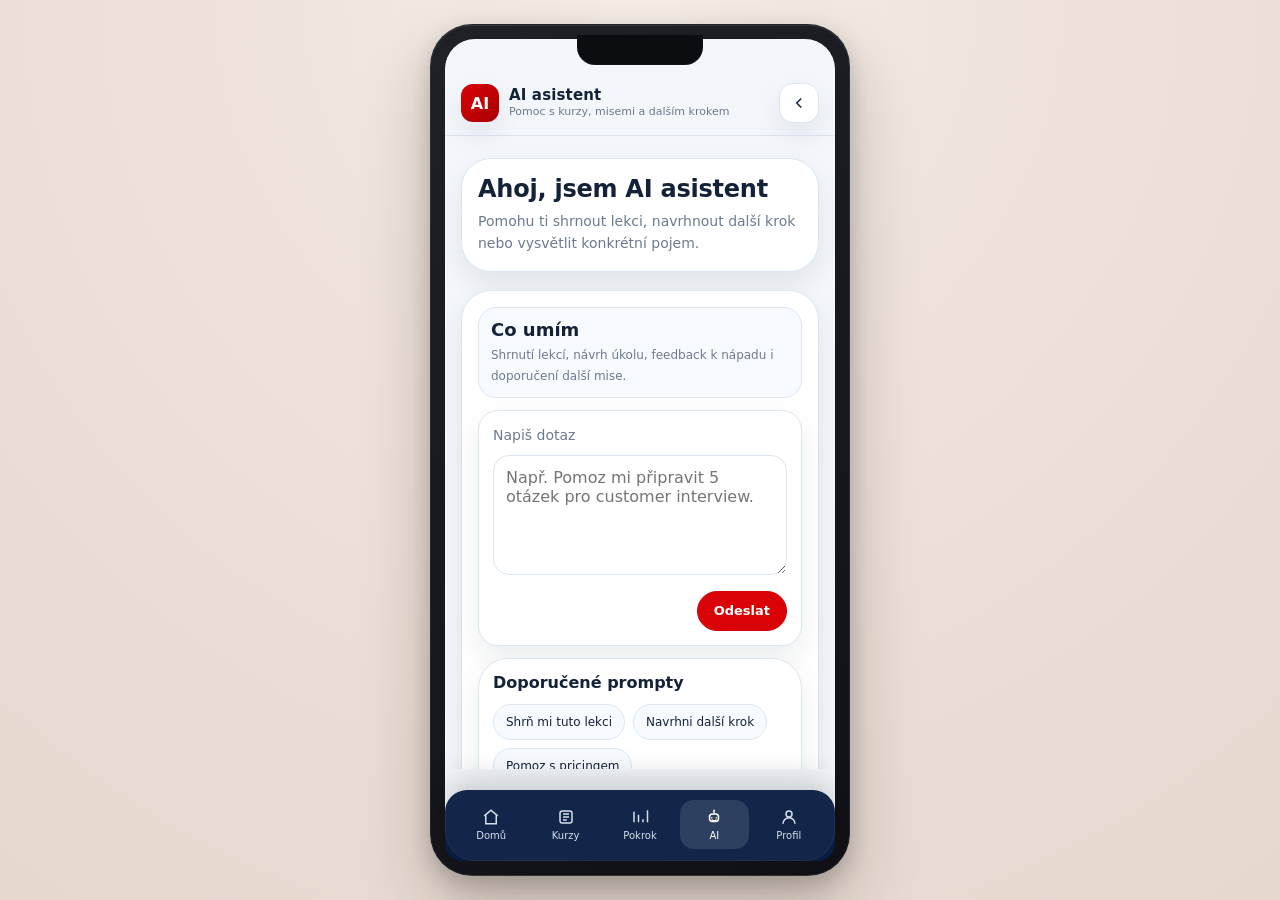
==== assistant.html @ a98bc10c "Remove old styles and add new assistant page with functionality for AI assistance, including UI upda" ====
<!DOCTYPE html>
<html lang="cs">
<head>
  <meta charset="UTF-8" />
  <meta name="viewport" content="width=device-width, initial-scale=1.0" />
  <title>AI asistent</title>
  <link rel="stylesheet" href="styles.css" />
</head>
<body>
  <div class="phone">
    <div class="app assistant-page">
      <header class="topbar">
        <div class="topbar-row">
          <div class="brand">
            <div class="brand-mark">AI</div>
            <div class="brand-title">
              <strong>AI asistent</strong>
              <span>Pomoc s kurzy, misemi a dalším krokem</span>
            </div>
          </div>

          <a class="icon-btn" href="courses.html" aria-label="Zpět">
            <svg viewBox="0 0 24 24" width="18" height="18" fill="none" stroke="currentColor" stroke-width="2">
              <path d="M15 18l-6-6 6-6"></path>
            </svg>
          </a>
        </div>
      </header>

      <main class="content">
        <section class="panel" style="padding:16px;">
          <h1 class="section-title">Ahoj, jsem AI asistent</h1>
          <p class="subtext">Pomohu ti shrnout lekci, navrhnout další krok nebo vysvětlit konkrétní pojem.</p>
        </section>

        <section class="panel" style="padding:16px; display:grid; gap:12px;">
          <div class="metric">
            <strong>Co umím</strong>
            <span>Shrnutí lekcí, návrh úkolu, feedback k nápadu i doporučení další mise.</span>
          </div>

          <div class="panel" style="padding:14px; border-radius:20px;">
            <label for="assistantPrompt" class="subtext">Napiš dotaz</label>
            <textarea id="assistantPrompt" class="assistant-input" placeholder="Např. Pomoz mi připravit 5 otázek pro customer interview."></textarea>
            <div style="display:flex; justify-content:flex-end; margin-top:12px;">
              <button class="action primary-red" type="button">Odeslat</button>
            </div>
          </div>

          <div class="panel" style="padding:14px;">
            <strong>Doporučené prompty</strong>
            <div class="assistant-chips">
              <button class="chip" type="button">Shrň mi tuto lekci</button>
              <button class="chip" type="button">Navrhni další krok</button>
              <button class="chip" type="button">Pomoz s pricingem</button>
              <button class="chip" type="button">Zlepši value proposition</button>
            </div>
          </div>
        </section>
      </main>

      <nav class="bottom-nav" data-bottom-nav>
        <a href="index.html"><svg viewBox="0 0 24 24" fill="none" stroke="currentColor" stroke-width="2"><path d="M3 10.5L12 3l9 7.5"></path><path d="M5 9.5V21h14V9.5"></path></svg><span>Domů</span></a>
        <a href="courses.html"><svg viewBox="0 0 24 24" fill="none" stroke="currentColor" stroke-width="2"><rect x="4" y="4" width="16" height="16" rx="3"></rect><path d="M8 8h8M8 12h8M8 16h5"></path></svg><span>Kurzy</span></a>
        <a href="progress.html"><svg viewBox="0 0 24 24" fill="none" stroke="currentColor" stroke-width="2"><path d="M4 19V5"></path><path d="M10 19V9"></path><path d="M16 19v-4"></path><path d="M22 19V3"></path></svg><span>Pokrok</span></a>
        <a href="assistant.html" class="active"><svg viewBox="0 0 24 24" width="18" height="18" fill="none" stroke="currentColor" stroke-width="2" stroke-linecap="round" stroke-linejoin="round"><path d="M12 3v3"></path><rect x="6" y="8" width="12" height="10" rx="4"></rect><path d="M9 13h.01"></path><path d="M15 13h.01"></path><path d="M9.5 16c.7.67 1.52 1 2.5 1s1.8-.33 2.5-1"></path></svg><span>AI</span></a>
        <a href="profile.html"><svg viewBox="0 0 24 24" fill="none" stroke="currentColor" stroke-width="2"><path d="M20 21a8 8 0 1 0-16 0"></path><circle cx="12" cy="8" r="4"></circle></svg><span>Profil</span></a>
      </nav>
    </div>
  </div>

  <script src="script.js"></script>
</body>
</html>
---- styles.css ----
:root{
  --bg:#f3f6fa;
  --surface:#ffffff;
  --surface-2:#f7fbff;
  --line:#dbe6f1;
  --text:#132238;
  --muted:#6c7b8f;
  --blue:#0d6efd;
  --blue-soft:#e0eefc;
  --accent:#d90206;
  --accent-dark:#a70105;
  --accent-soft:#fde0e1;
  --green:#2f9a67;
  --gold:#d8a100;
  --shadow:0 12px 28px rgba(19,34,56,.08);
  --radius:22px;
  --radius-lg:28px;
  font-family:Inter,system-ui,sans-serif;
}

*{box-sizing:border-box}

html,body{
  margin:0;
  padding:0;
  min-height:100%;
  color:var(--text);
  font-family:Inter,system-ui,sans-serif;
  background:radial-gradient(circle at top, #f7efe8 0%, #efe4dc 32%, #e6d7cf 100%);
}

body{
  min-height:100vh;
  display:flex;
  align-items:center;
  justify-content:center;
  padding:24px 12px;
}

a{text-decoration:none;color:inherit}
button,input,textarea{font:inherit}
img,svg{display:block;max-width:100%}

.phone{
  width:min(100%, 420px);
  height:min(874px, calc(100vh - 48px));
  max-height:874px;
  margin:0 auto;
  padding:14px;
  position:relative;
  overflow:hidden;
  border-radius:42px;
  background:linear-gradient(145deg, #1f2127 0%, #0f1116 100%);
  border:1px solid rgba(255,255,255,.08);
  box-shadow:
    0 30px 70px rgba(22,18,15,.22),
    0 10px 22px rgba(0,0,0,.18),
    inset 0 1px 0 rgba(255,255,255,.08);
}

.phone::before{
  content:"";
  position:absolute;
  top:10px;
  left:50%;
  transform:translateX(-50%);
  width:126px;
  height:30px;
  background:#0b0d11;
  border-radius:0 0 18px 18px;
  z-index:30;
  box-shadow:inset 0 -1px 0 rgba(255,255,255,.04);
}

.phone::after{
  content:"";
  position:absolute;
  inset:14px;
  border-radius:30px;
  pointer-events:none;
  box-shadow:inset 0 0 0 1px rgba(255,255,255,.05);
  z-index:29;
}

.app{
  height:100%;
  display:flex;
  flex-direction:column;
  padding-top:34px;
  padding-bottom:92px;
  background:var(--bg);
  border-radius:30px;
  overflow:hidden;
}

.topbar{
  position:sticky;
  top:0;
  z-index:20;
  padding:10px 16px 12px;
  background:rgba(243,246,250,.94);
  backdrop-filter:blur(16px);
  border-bottom:1px solid var(--line);
}

.topbar-row{
  display:flex;
  align-items:center;
  justify-content:space-between;
  gap:10px;
}

.brand{
  display:flex;
  align-items:center;
  gap:10px;
  min-width:0;
}

.brand-mark{
  width:38px;
  height:38px;
  border-radius:12px;
  background:linear-gradient(135deg,var(--accent),var(--accent-dark));
  display:grid;
  place-items:center;
  color:#fff;
  box-shadow:var(--shadow);
  flex:0 0 auto;
  font-weight:800;
}

.brand-title{
  display:flex;
  flex-direction:column;
  line-height:1.05;
  min-width:0;
}

.brand-title strong{
  font-size:15px;
  font-weight:800;
  letter-spacing:.01em;
}

.brand-title span{
  font-size:11px;
  color:var(--muted);
  margin-top:2px;
  white-space:nowrap;
  overflow:hidden;
  text-overflow:ellipsis;
}

.icon-btn{
  width:40px;
  height:40px;
  border:0;
  border-radius:14px;
  background:var(--surface);
  border:1px solid var(--line);
  display:grid;
  place-items:center;
  color:var(--text);
  box-shadow:var(--shadow);
  flex:0 0 auto;
}

.assistant-btn{
  background:linear-gradient(135deg,#fff6f6,#ffe9ea);
  border:1px solid #f3c9cc;
  color:var(--accent-dark);
}

.assistant-btn:hover{
  background:linear-gradient(135deg,#ffecee,#ffdfe2);
}

.assistant-btn svg{
  width:18px;
  height:18px;
}

.content{
  flex:1;
  min-height:0;
  overflow:auto;
  display:grid;
  gap:18px;
  padding:22px 16px 0;
  -webkit-overflow-scrolling:touch;
  scrollbar-width:none;
}

.content::-webkit-scrollbar{
  width:0;
  height:0;
}

.course-page .content{
  padding-top:28px;
}

.section-title{
  margin:0;
  font-size:24px;
  line-height:1.18;
  font-weight:800;
  letter-spacing:-0.01em;
  overflow-wrap:anywhere;
}

.subtext{
  margin:8px 0 0;
  color:var(--muted);
  font-size:14px;
  line-height:1.55;
}

.hero-card,
.panel,
.course-card,
.quiz-card,
.leader-card,
.profile-card{
  background:var(--surface);
  border:1px solid var(--line);
  border-radius:30px;
  box-shadow:var(--shadow);
}

.hero-card{
  padding:20px;
  display:grid;
  gap:14px;
  position:relative;
  overflow:hidden;
}

.hero-top{
  display:grid;
  grid-template-columns:minmax(0, 1fr) auto;
  align-items:start;
  gap:14px;
}

.hero-top > div{
  min-width:0;
  padding-right:4px;
}

.progress-pill{
  font-size:12px;
  font-weight:700;
  color:var(--accent-dark);
  background:var(--accent-soft);
  padding:7px 11px;
  border-radius:999px;
  white-space:nowrap;
  align-self:start;
}

.hero-grid{
  display:grid;
  grid-template-columns:1fr 1fr;
  gap:10px;
}

.metric{
  background:var(--surface-2);
  border:1px solid var(--line);
  border-radius:18px;
  padding:12px;
  min-width:0;
}

.metric strong{
  display:block;
  font-size:18px;
  line-height:1.15;
  font-weight:800;
  margin-bottom:4px;
}

.metric span{
  font-size:12px;
  color:var(--muted);
  line-height:1.45;
}

.section-head{
  display:flex;
  align-items:end;
  justify-content:space-between;
  gap:10px;
}

.course-list,
.quiz-list,
.side-list{
  display:grid;
  gap:12px;
}

.course-card{
  padding:16px;
  display:grid;
  gap:12px;
}

.course-visual{
  position:relative;
  height:auto;
  aspect-ratio:16/9;
  border-radius:20px;
  background:linear-gradient(135deg,#eef6ff,#dfeeff);
  border:1px solid #d4e3f4;
  overflow:hidden;
  display:grid;
  place-items:center;
}

.course-visual::after{
  content:"";
  position:absolute;
  inset:0;
  background:linear-gradient(180deg, rgba(8,15,30,0) 35%, rgba(8,15,30,.18) 100%);
  pointer-events:none;
}

.course-visual svg{
  width:74px;
  height:74px;
  opacity:.96;
}

.course-visual img{
  width:100%;
  height:100%;
  object-fit:cover;
  object-position:center;
  display:block;
  transform:scale(1.02);
  transition:transform .28s ease, filter .28s ease;
}

.course-card:hover .course-visual img{
  transform:scale(1.06);
  filter:saturate(1.05) contrast(1.02);
}

.course-card[data-course-id="idea"] .course-visual img{object-position:center 45%;}
.course-card[data-course-id="offer"] .course-visual img{object-position:center center;}
.course-card[data-course-id="marketing"] .course-visual img{object-position:center 42%;}
.course-card[data-course-id="finance"] .course-visual img{object-position:center center;}

.course-card h3{
  margin:0;
  font-size:17px;
  line-height:1.15;
}

.course-row{
  display:flex;
  align-items:center;
  justify-content:space-between;
  gap:10px;
  font-size:12px;
  color:var(--muted);
}

.badge{
  display:inline-flex;
  align-items:center;
  padding:5px 9px;
  border-radius:999px;
  background:var(--blue-soft);
  color:#1455a3;
  font-weight:700;
  font-size:12px;
}

.badge.gold{
  background:#fff1c3;
  color:#8b6400;
}

.badge.green{
  background:#dff5e9;
  color:#167245;
}

.badge.red{
  background:var(--accent-soft);
  color:var(--accent-dark);
}

.stats{
  display:grid;
  grid-template-columns:repeat(auto-fit, minmax(100px, 1fr));
  gap:10px;
  padding:0;
}

.profile-card{
  overflow:hidden;
  padding-bottom:4px;
}

.profile-header{
  padding:20px 18px 14px;
  display:grid;
  grid-template-columns:72px minmax(0, 1fr);
  align-items:center;
  gap:14px;
}

.profile-header > div:last-child{
  min-width:0;
}

.avatar{
  width:72px;
  height:72px;
  border-radius:22px;
  background:linear-gradient(135deg,#dfeeff,#b9d7ff);
  display:grid;
  place-items:center;
  color:#0b4fa1;
  font-weight:900;
  font-size:22px;
  overflow:hidden;
  border:1px solid #cfe0f3;
  box-shadow:var(--shadow);
}

.profile-name{
  margin:0;
  font-size:24px;
  line-height:1.12;
  font-weight:800;
  overflow-wrap:anywhere;
}

.profile-sub{
  margin:6px 0 0;
  color:var(--muted);
  font-size:14px;
  line-height:1.5;
}

.profile-stats{
  padding:0 18px 18px;
  grid-template-columns:repeat(3, minmax(0, 1fr));
  gap:12px;
}

.stat{
  background:var(--surface-2);
  border:1px solid var(--line);
  border-radius:20px;
  padding:14px;
  min-width:0;
}

.stat strong{
  display:block;
  font-size:21px;
  line-height:1.1;
  font-weight:800;
  margin-bottom:5px;
}

.stat span{
  display:block;
  color:var(--muted);
  font-size:11px;
  line-height:1.4;
}

.action{
  display:inline-flex;
  justify-content:center;
  align-items:center;
  min-height:40px;
  padding:0 16px;
  border-radius:999px;
  background:var(--surface);
  border:1px solid #8eb4db;
  color:#0d4e99;
  font-weight:800;
  font-size:13px;
  cursor:pointer;
}

.action.primary-red{
  background:var(--accent);
  border-color:var(--accent);
  color:#fff;
}

.action.primary-red:hover{
  background:var(--accent-dark);
  border-color:var(--accent-dark);
}

.assistant-input{
  width:100%;
  min-height:120px;
  margin-top:8px;
  padding:12px;
  border:1px solid var(--line);
  border-radius:16px;
  background:#fff;
  color:var(--text);
  outline:none;
  resize:vertical;
}

.assistant-chips{
  display:flex;
  flex-wrap:wrap;
  gap:8px;
  margin-top:12px;
}

.chip{
  border:1px solid var(--line);
  background:var(--surface-2);
  color:var(--text);
  border-radius:999px;
  padding:10px 12px;
  font-size:12px;
  cursor:pointer;
}

.bottom-nav{
  position:absolute;
  left:14px;
  right:14px;
  bottom:max(14px, env(safe-area-inset-bottom));
  width:auto;
  background:rgba(9,30,66,.96);
  color:#fff;
  border-top-left-radius:22px;
  border-top-right-radius:22px;
  border-bottom-left-radius:18px;
  border-bottom-right-radius:18px;
  padding:10px 12px calc(12px + env(safe-area-inset-bottom));
  display:grid;
  grid-template-columns:repeat(5,1fr);
  gap:6px;
  box-shadow:0 -12px 30px rgba(0,0,0,.16);
  z-index:12;
}

.bottom-nav.nav-pressed{
  transform:translateY(2px);
  transition:transform .16s ease-out;
}

.bottom-nav a{
  display:grid;
  justify-items:center;
  gap:4px;
  font-size:10px;
  color:#d6deea;
  padding:8px 4px;
  border-radius:14px;
}

.bottom-nav a.active{
  background:rgba(255,255,255,.12);
  color:#fff;
}

.bottom-nav a:active{
  background:rgba(255,255,255,.18);
}

.bottom-nav a svg{
  width:18px;
  height:18px;
  transition:transform .18s ease-out;
}

.bottom-nav a:active svg{
  transform:translateY(1px);
}

.hero-card.hero-animate{
  animation:hero-pop .46s cubic-bezier(.16,1,.3,1);
}

@keyframes hero-pop{
  0%{transform:translateY(8px) scale(.97);opacity:0}
  60%{transform:translateY(0) scale(1.01);opacity:1}
  100%{transform:translateY(0) scale(1);opacity:1}
}

@media (max-width:480px){
  html,body{
    background:#f4ece5;
  }

  body{
    padding:0;
    display:block;
  }

  .phone{
    width:100%;
    max-width:100%;
    height:100dvh;
    max-height:none;
    padding:0;
    border-radius:0;
    box-shadow:none;
    border:none;
    background:transparent;
  }

  .phone::before,
  .phone::after{
    display:none;
  }

  .app{
    height:100dvh;
    padding-top:0;
    padding-bottom:88px;
    border-radius:0;
  }

  .topbar{
    padding-top:14px;
  }

  .content{
    gap:16px;
    padding:18px 14px 0;
  }

  .hero-card{
    padding:18px;
  }

  .hero-top{
    grid-template-columns:1fr;
    gap:10px;
  }

  .hero-top > div{
    padding-right:0;
  }

  .progress-pill{
    justify-self:start;
  }

  .section-title{
    font-size:23px;
  }

  .hero-grid{
    grid-template-columns:1fr;
  }

  .stats{
    grid-template-columns:1fr;
  }

  .profile-header{
    grid-template-columns:64px minmax(0, 1fr);
    padding:18px 16px 12px;
    gap:12px;
    align-items:flex-start;
  }

  .avatar{
    width:64px;
    height:64px;
    font-size:20px;
    border-radius:20px;
  }

  .profile-name{
    font-size:22px;
  }

  .profile-sub{
    font-size:13px;
  }

  .profile-stats{
    padding:0 16px 16px;
    grid-template-columns:1fr;
  }

  .bottom-nav{
    left:0;
    right:0;
    width:100%;
    bottom:0;
    border-top-left-radius:22px;
    border-top-right-radius:22px;
    border-bottom-left-radius:0;
    border-bottom-right-radius:0;
  }
}
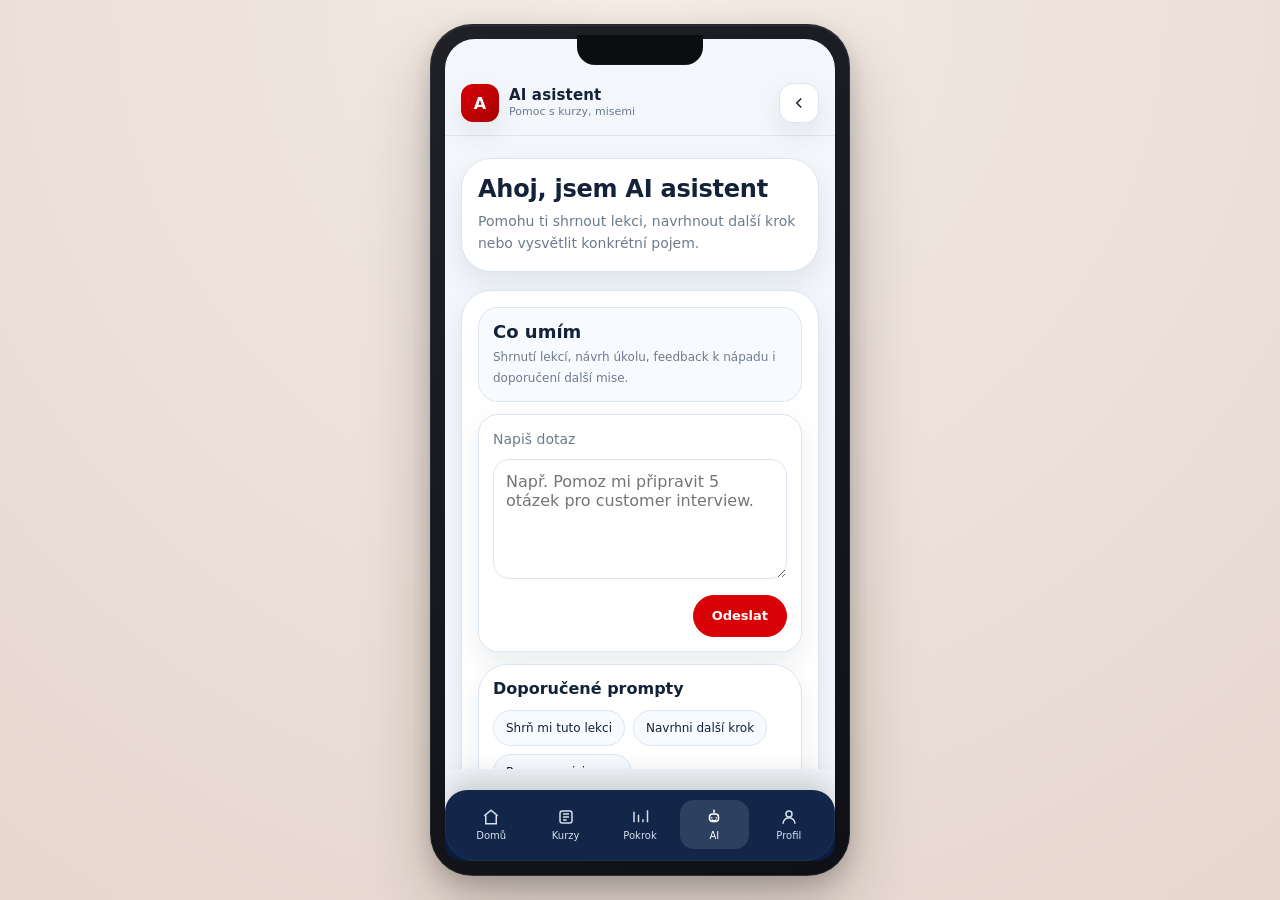
==== commit ffc3b0b3: "Update assistant and progress pages with improved branding, titles, and layout for enhanced user exp" ====
--- a/assistant.html
+++ b/assistant.html
@@ -12,10 +12,10 @@
       <header class="topbar">
         <div class="topbar-row">
           <div class="brand">
-            <div class="brand-mark">AI</div>
+            <div class="brand-mark">A</div>
             <div class="brand-title">
               <strong>AI asistent</strong>
-              <span>Pomoc s kurzy, misemi a dalším krokem</span>
+              <span>Pomoc s kurzy, misemi</span>
             </div>
           </div>
 
--- a/styles.css
+++ b/styles.css
@@ -197,10 +197,6 @@
   height:0;
 }
 
-.course-page .content{
-  padding-top:28px;
-}
-
 .section-title{
   margin:0;
   font-size:24px;
@@ -269,8 +265,8 @@
 .metric{
   background:var(--surface-2);
   border:1px solid var(--line);
-  border-radius:18px;
-  padding:12px;
+  border-radius:20px;
+  padding:14px;
   min-width:0;
 }
 
@@ -313,46 +309,33 @@
   height:auto;
   aspect-ratio:16/9;
   border-radius:20px;
-  background:linear-gradient(135deg,#eef6ff,#dfeeff);
-  border:1px solid #d4e3f4;
+  background:linear-gradient(180deg,#f8fbff 0%, #eef5fc 100%);
+  border:1px solid #dbe7f3;
   overflow:hidden;
   display:grid;
   place-items:center;
-}
-
-.course-visual::after{
+  padding:18px;
+}
+
+.course-visual::before{
   content:"";
   position:absolute;
-  inset:0;
-  background:linear-gradient(180deg, rgba(8,15,30,0) 35%, rgba(8,15,30,.18) 100%);
+  inset:12px;
+  border-radius:16px;
+  background:rgba(255,255,255,.55);
+  border:1px solid rgba(255,255,255,.7);
   pointer-events:none;
 }
 
-.course-visual svg{
-  width:74px;
-  height:74px;
-  opacity:.96;
-}
-
-.course-visual img{
-  width:100%;
-  height:100%;
-  object-fit:cover;
-  object-position:center;
-  display:block;
-  transform:scale(1.02);
-  transition:transform .28s ease, filter .28s ease;
-}
-
-.course-card:hover .course-visual img{
-  transform:scale(1.06);
-  filter:saturate(1.05) contrast(1.02);
-}
-
-.course-card[data-course-id="idea"] .course-visual img{object-position:center 45%;}
-.course-card[data-course-id="offer"] .course-visual img{object-position:center center;}
-.course-card[data-course-id="marketing"] .course-visual img{object-position:center 42%;}
-.course-card[data-course-id="finance"] .course-visual img{object-position:center center;}
+.course-icon{
+  position:relative;
+  z-index:1;
+  width:auto;
+  max-width:92px;
+  max-height:92px;
+  object-fit:contain;
+  filter:drop-shadow(0 8px 18px rgba(32,74,135,.10));
+}
 
 .course-card h3{
   margin:0;
@@ -364,7 +347,8 @@
   display:flex;
   align-items:center;
   justify-content:space-between;
-  gap:10px;
+  gap:12px;
+  margin-top:4px;
   font-size:12px;
   color:var(--muted);
 }
@@ -402,59 +386,6 @@
   padding:0;
 }
 
-.profile-card{
-  overflow:hidden;
-  padding-bottom:4px;
-}
-
-.profile-header{
-  padding:20px 18px 14px;
-  display:grid;
-  grid-template-columns:72px minmax(0, 1fr);
-  align-items:center;
-  gap:14px;
-}
-
-.profile-header > div:last-child{
-  min-width:0;
-}
-
-.avatar{
-  width:72px;
-  height:72px;
-  border-radius:22px;
-  background:linear-gradient(135deg,#dfeeff,#b9d7ff);
-  display:grid;
-  place-items:center;
-  color:#0b4fa1;
-  font-weight:900;
-  font-size:22px;
-  overflow:hidden;
-  border:1px solid #cfe0f3;
-  box-shadow:var(--shadow);
-}
-
-.profile-name{
-  margin:0;
-  font-size:24px;
-  line-height:1.12;
-  font-weight:800;
-  overflow-wrap:anywhere;
-}
-
-.profile-sub{
-  margin:6px 0 0;
-  color:var(--muted);
-  font-size:14px;
-  line-height:1.5;
-}
-
-.profile-stats{
-  padding:0 18px 18px;
-  grid-template-columns:repeat(3, minmax(0, 1fr));
-  gap:12px;
-}
-
 .stat{
   background:var(--surface-2);
   border:1px solid var(--line);
@@ -482,8 +413,8 @@
   display:inline-flex;
   justify-content:center;
   align-items:center;
-  min-height:40px;
-  padding:0 16px;
+  min-height:42px;
+  padding:0 18px;
   border-radius:999px;
   background:var(--surface);
   border:1px solid #8eb4db;
@@ -491,6 +422,36 @@
   font-weight:800;
   font-size:13px;
   cursor:pointer;
+  transition:transform .18s ease, background .18s ease, border-color .18s ease, color .18s ease, box-shadow .18s ease;
+}
+
+.action:hover{
+  transform:translateY(-1px);
+  box-shadow:0 10px 22px rgba(13,78,153,.12);
+}
+
+.course-open{
+  min-width:128px;
+  min-height:40px;
+  padding:0 16px;
+  border-radius:14px;
+  font-size:13px;
+  font-weight:800;
+  box-shadow:0 8px 18px rgba(13,78,153,.10);
+}
+
+.course-open::after{
+  content:'→';
+  margin-left:8px;
+  font-size:14px;
+}
+
+.course-card:hover .course-open{
+  transform:translateY(-1px);
+}
+
+.course-card .badge{
+  flex:0 0 auto;
 }
 
 .action.primary-red{
@@ -502,6 +463,7 @@
 .action.primary-red:hover{
   background:var(--accent-dark);
   border-color:var(--accent-dark);
+  box-shadow:0 12px 24px rgba(169,1,5,.22);
 }
 
 .assistant-input{
@@ -588,123 +550,268 @@
   transform:translateY(1px);
 }
 
-.hero-card.hero-animate{
-  animation:hero-pop .46s cubic-bezier(.16,1,.3,1);
-}
-
-@keyframes hero-pop{
-  0%{transform:translateY(8px) scale(.97);opacity:0}
-  60%{transform:translateY(0) scale(1.01);opacity:1}
-  100%{transform:translateY(0) scale(1);opacity:1}
-}
-
-@media (max-width:480px){
-  html,body{
-    background:#f4ece5;
-  }
-
-  body{
-    padding:0;
-    display:block;
-  }
-
-  .phone{
-    width:100%;
-    max-width:100%;
-    height:100dvh;
-    max-height:none;
-    padding:0;
-    border-radius:0;
-    box-shadow:none;
-    border:none;
-    background:transparent;
-  }
-
-  .phone::before,
-  .phone::after{
-    display:none;
-  }
-
-  .app{
-    height:100dvh;
-    padding-top:0;
-    padding-bottom:88px;
-    border-radius:0;
-  }
-
-  .topbar{
-    padding-top:14px;
-  }
-
-  .content{
-    gap:16px;
-    padding:18px 14px 0;
-  }
-
-  .hero-card{
-    padding:18px;
-  }
-
-  .hero-top{
-    grid-template-columns:1fr;
-    gap:10px;
-  }
-
-  .hero-top > div{
-    padding-right:0;
-  }
-
-  .progress-pill{
-    justify-self:start;
-  }
-
-  .section-title{
-    font-size:23px;
-  }
-
-  .hero-grid{
-    grid-template-columns:1fr;
-  }
-
-  .stats{
-    grid-template-columns:1fr;
-  }
-
-  .profile-header{
-    grid-template-columns:64px minmax(0, 1fr);
-    padding:18px 16px 12px;
-    gap:12px;
-    align-items:flex-start;
-  }
-
-  .avatar{
-    width:64px;
-    height:64px;
-    font-size:20px;
-    border-radius:20px;
-  }
-
-  .profile-name{
-    font-size:22px;
-  }
-
-  .profile-sub{
-    font-size:13px;
-  }
-
-  .profile-stats{
-    padding:0 16px 16px;
-    grid-template-columns:1fr;
-  }
-
-  .bottom-nav{
-    left:0;
-    right:0;
-    width:100%;
-    bottom:0;
-    border-top-left-radius:22px;
-    border-top-right-radius:22px;
-    border-bottom-left-radius:0;
-    border-bottom-right-radius:0;
-  }
-}+.profile-card{
+  overflow:hidden;
+}
+
+.profile-header{
+  padding:20px 18px 14px;
+  display:grid;
+  grid-template-columns:72px minmax(0, 1fr);
+  align-items:center;
+  gap:14px;
+}
+
+.profile-header > div:last-child{
+  min-width:0;
+}
+
+.avatar{
+  width:72px;
+  height:72px;
+  border-radius:22px;
+  background:linear-gradient(135deg,#dfeeff,#b9d7ff);
+  display:grid;
+  place-items:center;
+  color:#0b4fa1;
+  font-weight:900;
+  font-size:22px;
+  overflow:hidden;
+  border:1px solid #cfe0f3;
+  box-shadow:var(--shadow);
+}
+
+.profile-name{
+  margin:0;
+  font-size:24px;
+  line-height:1.12;
+  font-weight:800;
+  overflow-wrap:anywhere;
+}
+
+.profile-sub{
+  margin:6px 0 0;
+  color:var(--muted);
+  font-size:14px;
+  line-height:1.5;
+}
+
+.profile-stats{
+  padding:0 18px 18px;
+  grid-template-columns:repeat(3, minmax(0, 1fr));
+  gap:12px;
+}
+
+/* Home rework */
+
+.home-rework{
+  gap:18px;
+  padding:22px 16px 0;
+}
+
+.home-rework-hero{
+  padding:22px;
+  gap:18px;
+  border-radius:32px;
+  background:
+  linear-gradient(180deg, rgba(255,255,255,.98), rgba(255,255,255,1)),
+  linear-gradient(135deg, #fff4f4, #ffffff 42%, #f6faff 100%);
+}
+
+.home-rework-hero::before{
+  content:"";
+  position:absolute;
+  inset:auto -40px -70px auto;
+  width:180px;
+  height:180px;
+  border-radius:50%;
+  background:radial-gradient(circle, rgba(217,2,6,.10), rgba(217,2,6,0));
+  pointer-events:none;
+}
+
+.home-eyebrow{
+  display:inline-flex;
+  align-items:center;
+  width:max-content;
+  padding:7px 11px;
+  border-radius:999px;
+  background:#fff1f1;
+  border:1px solid #f6d4d6;
+  color:var(--accent-dark);
+  font-size:12px;
+  font-weight:800;
+}
+
+.home-hero-head{
+  display:grid;
+  grid-template-columns:minmax(0, 1fr) auto;
+  gap:16px;
+  align-items:start;
+}
+
+.home-main-title{
+  font-size:30px;
+  line-height:1.08;
+  letter-spacing:-0.03em;
+}
+
+.home-main-subtext{
+  margin-top:10px;
+  font-size:15px;
+  line-height:1.6;
+}
+
+.home-hero-stats{
+  display:grid;
+  grid-template-columns:repeat(3, 1fr);
+  gap:10px;
+}
+
+.home-stat-card{
+  padding:14px;
+  border-radius:22px;
+  background:rgba(247,251,255,.96);
+  border:1px solid var(--line);
+}
+
+.home-stat-card strong{
+  display:block;
+  font-size:15px;
+  line-height:1.2;
+  margin-bottom:4px;
+}
+
+.home-stat-card span{
+  display:block;
+  font-size:11px;
+  line-height:1.45;
+  color:var(--muted);
+}
+
+.home-focus-card{
+  padding:16px;
+  border-radius:24px;
+  background:linear-gradient(180deg,#fff7f7 0%, #ffffff 100%);
+  border:1px solid #f0dfe0;
+  display:grid;
+  gap:14px;
+}
+
+.home-focus-top{
+  display:flex;
+  align-items:flex-start;
+  justify-content:space-between;
+  gap:12px;
+}
+
+.home-focus-top h2{
+  margin:10px 0 0;
+  font-size:24px;
+  line-height:1.1;
+}
+
+.home-focus-time{
+  flex:0 0 auto;
+  padding:8px 10px;
+  border-radius:16px;
+  background:#fff;
+  border:1px solid var(--line);
+  font-size:12px;
+  font-weight:800;
+  color:var(--text);
+}
+
+.home-focus-card p{
+  margin:0;
+  font-size:14px;
+  line-height:1.6;
+  color:var(--text);
+}
+
+.home-focus-meta{
+  display:grid;
+  grid-template-columns:1fr 1fr;
+  gap:12px;
+}
+
+.home-hero-actions{
+  display:grid;
+  grid-template-columns:1fr 1fr;
+  gap:10px;
+}
+
+.home-summary-panel{
+  padding:18px;
+  display:grid;
+  gap:14px;
+}
+
+.home-section-head{
+  display:flex;
+  align-items:flex-start;
+  justify-content:space-between;
+  gap:10px;
+}
+
+.home-priority-list{
+  display:grid;
+  gap:12px;
+}
+
+.home-priority-item{
+  display:grid;
+  grid-template-columns:46px minmax(0, 1fr);
+  gap:12px;
+  align-items:start;
+  padding:14px;
+  border-radius:22px;
+  background:var(--surface-2);
+  border:1px solid var(--line);
+}
+
+.home-priority-item strong{
+  display:block;
+  font-size:16px;
+  line-height:1.25;
+}
+
+.home-priority-icon{
+  width:46px;
+  height:46px;
+  border-radius:16px;
+  display:grid;
+  place-items:center;
+  background:linear-gradient(135deg,#ffe9ea,#ffd7d9);
+  color:var(--accent-dark);
+  font-size:13px;
+  font-weight:900;
+}
+
+.home-grid-two{
+  display:grid;
+  grid-template-columns:1fr 1fr;
+  gap:12px;
+}
+
+.home-mini-panel{
+  padding:16px;
+  display:grid;
+  gap:12px;
+}
+
+.home-mini-top{
+  display:flex;
+  align-items:center;
+  justify-content:space-between;
+  gap:10px;
+}
+
+.home-mini-meta{
+  font-size:12px;
+  color:var(--muted);
+}
+
+.course-visual::before{
+  background-color: white;
+}
+
